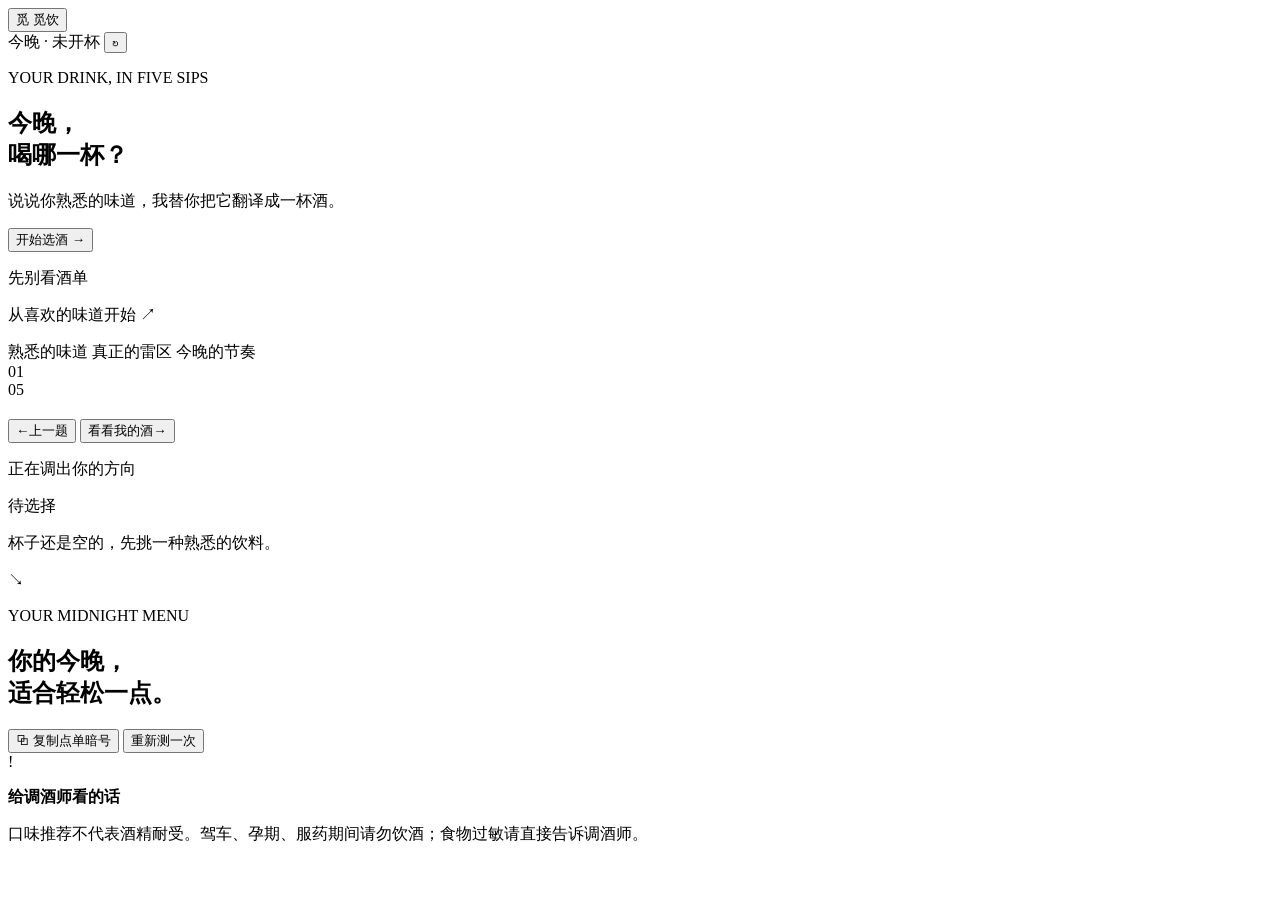
==== index.html @ ca3cef80 "Publish Miyin cocktail finder" ====
<!doctype html>
<html lang="zh-CN">
  <head>
    <meta charset="UTF-8" />
    <meta name="viewport" content="width=device-width, initial-scale=1.0" />
    <meta name="theme-color" content="#f5f0e6" />
    <meta
      name="description"
      content="通过五个口味问题，找到适合你的鸡尾酒方向。"
    />
    <title>觅饮 · 今晚喝哪一杯</title>
    <link rel="icon" href="data:image/svg+xml,%3Csvg xmlns='http://www.w3.org/2000/svg' viewBox='0 0 64 64'%3E%3Ccircle cx='32' cy='32' r='27' fill='%23f2c94c' stroke='%23171715' stroke-width='5'/%3E%3Cpath d='M21 22h22l-3 25H24z' fill='%239e3328' stroke='%23171715' stroke-width='4' stroke-linejoin='round'/%3E%3C/svg%3E" />
    <link rel="preconnect" href="https://fonts.googleapis.com" />
    <link rel="preconnect" href="https://fonts.gstatic.com" crossorigin />
    <link
      href="https://fonts.googleapis.com/css2?family=Noto+Sans+SC:wght@400;500;600;700&family=Noto+Serif+SC:wght@600;700;900&display=swap"
      rel="stylesheet"
    />
    <link rel="stylesheet" href="./styles.css" />
  </head>
  <body>
    <div class="paper-noise" aria-hidden="true"></div>

    <header class="topbar">
      <button class="brand" type="button" data-action="home" aria-label="返回首页">
        <span class="brand-mark" aria-hidden="true">觅</span>
        <span>觅饮</span>
      </button>

      <div class="topbar-actions">
        <span class="step-count" id="stepCount" aria-live="polite">今晚 · 未开杯</span>
        <button class="icon-button is-hidden" id="restartButton" type="button" aria-label="重新开始" title="重新开始">
          <span aria-hidden="true">↻</span>
        </button>
      </div>
    </header>

    <main id="app">
      <section class="screen intro-screen is-active" id="introScreen" aria-labelledby="introTitle">
        <div class="intro-copy">
          <p class="eyebrow">YOUR DRINK, IN FIVE SIPS</p>
          <h1 id="introTitle">今晚，<br />喝哪一杯？</h1>
          <p class="intro-lead">说说你熟悉的味道，我替你把它翻译成一杯酒。</p>
          <button class="primary-button" id="startButton" type="button">
            <span>开始选酒</span>
            <span class="button-arrow" aria-hidden="true">→</span>
          </button>
        </div>

        <div class="hero-art" aria-hidden="true">
          <div class="scribble scribble-one"></div>
          <div class="scribble scribble-two"></div>
          <div class="glass-stage intro-glass-stage">
            <div class="cocktail-glass intro-glass">
              <div class="glass-liquid"></div>
              <span class="ice ice-one"></span>
              <span class="ice ice-two"></span>
              <span class="garnish garnish-citrus"></span>
              <span class="bubble bubble-one"></span>
              <span class="bubble bubble-two"></span>
              <span class="bubble bubble-three"></span>
            </div>
            <span class="glass-shadow"></span>
          </div>
          <p class="hand-note note-one">先别看酒单</p>
          <p class="hand-note note-two">从喜欢的味道开始 ↗</p>
          <div class="doodle-face">
            <span class="eye"></span><span class="eye"></span><span class="mouth"></span>
          </div>
        </div>

        <div class="intro-footer" aria-label="体验摘要">
          <span>熟悉的味道</span>
          <span>真正的雷区</span>
          <span>今晚的节奏</span>
        </div>
      </section>

      <section class="screen quiz-screen" id="quizScreen" aria-labelledby="questionTitle">
        <div class="quiz-main">
          <div class="progress-wrap" aria-hidden="true">
            <span class="progress-label" id="progressLabel">01</span>
            <div class="progress-track"><span class="progress-fill" id="progressFill"></span></div>
            <span class="progress-total">05</span>
          </div>

          <div class="question-wrap" id="questionWrap">
            <p class="question-kicker" id="questionKicker"></p>
            <h2 id="questionTitle"></h2>
            <p class="question-note" id="questionNote"></p>
            <div class="option-grid" id="optionGrid"></div>
            <div class="question-actions">
              <button class="back-button" id="backButton" type="button" aria-label="上一题">
                <span aria-hidden="true">←</span><span>上一题</span>
              </button>
              <button class="primary-button next-button is-hidden" id="nextButton" type="button">
                <span>看看我的酒</span><span class="button-arrow" aria-hidden="true">→</span>
              </button>
            </div>
          </div>
        </div>

        <aside class="live-pour" aria-label="口味预览">
          <p class="live-label">正在调出你的方向</p>
          <div class="taste-cloud" id="tasteCloud">
            <span>待选择</span>
          </div>
          <div class="glass-stage quiz-glass-stage" aria-hidden="true">
            <div class="cocktail-glass live-glass" id="liveGlass">
              <div class="glass-liquid"></div>
              <span class="ice ice-one"></span>
              <span class="ice ice-two"></span>
              <span class="garnish garnish-citrus"></span>
              <span class="bubble bubble-one"></span>
              <span class="bubble bubble-two"></span>
              <span class="bubble bubble-three"></span>
            </div>
            <span class="glass-shadow"></span>
          </div>
          <p class="pour-caption" id="pourCaption">杯子还是空的，先挑一种熟悉的饮料。</p>
          <span class="pour-arrow" aria-hidden="true">↘</span>
        </aside>
      </section>

      <section class="screen result-screen" id="resultScreen" aria-labelledby="resultTitle">
        <div class="result-heading">
          <p class="eyebrow">YOUR MIDNIGHT MENU</p>
          <h2 id="resultTitle">你的今晚，<br /><span id="resultMood">适合轻松一点。</span></h2>
          <p class="profile-line" id="profileLine"></p>
          <div class="result-actions">
            <button class="primary-button copy-button" id="copyButton" type="button">
              <span class="copy-icon" aria-hidden="true">⧉</span>
              <span id="copyLabel">复制点单暗号</span>
            </button>
            <button class="text-button" id="resultRestartButton" type="button">重新测一次</button>
          </div>
        </div>

        <div class="recommendations" id="recommendations" aria-label="鸡尾酒推荐"></div>

        <div class="bartender-note">
          <span class="note-mark" aria-hidden="true">!</span>
          <p><strong>给调酒师看的话</strong><br /><span id="bartenderSentence"></span></p>
        </div>

        <p class="safety-note">口味推荐不代表酒精耐受。驾车、孕期、服药期间请勿饮酒；食物过敏请直接告诉调酒师。</p>
      </section>
    </main>

    <div class="toast" id="toast" role="status" aria-live="polite"></div>

    <script src="./app.js"></script>
  </body>
</html>
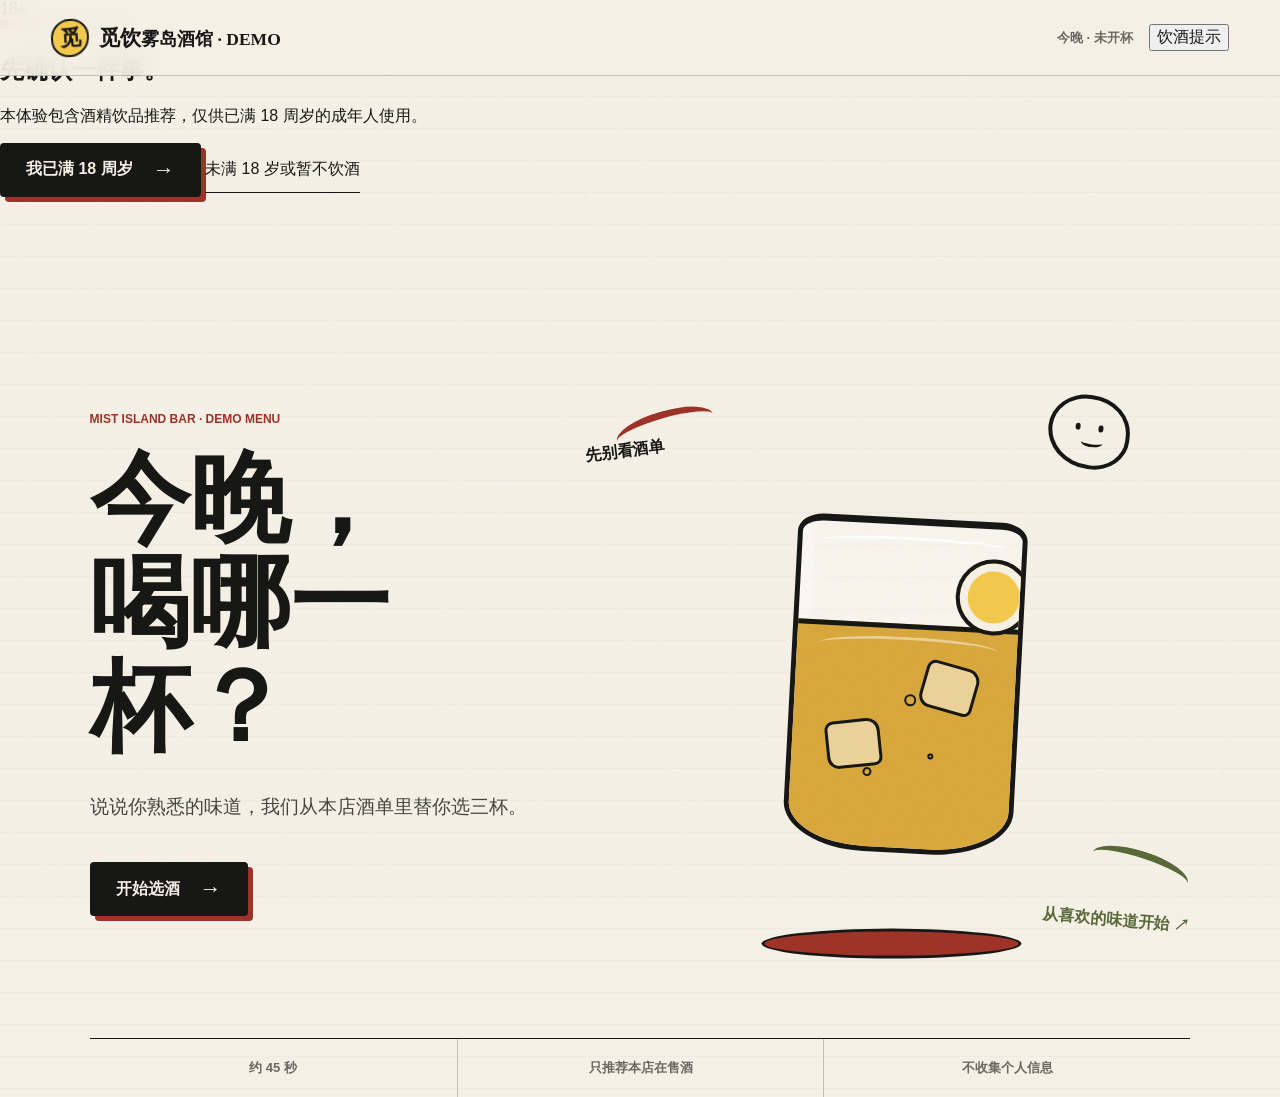
==== commit 07c2290d: "Refine age gate and bar safety guidance" ====
--- a/index.html
+++ b/index.html
@@ -6,7 +6,7 @@
     <meta name="theme-color" content="#f5f0e6" />
     <meta
       name="description"
-      content="通过五个口味问题，找到适合你的鸡尾酒方向。"
+      content="雾岛酒馆演示酒单：通过六个口味问题，找到适合你的鸡尾酒方向。"
     />
     <title>觅饮 · 今晚喝哪一杯</title>
     <link rel="icon" href="data:image/svg+xml,%3Csvg xmlns='http://www.w3.org/2000/svg' viewBox='0 0 64 64'%3E%3Ccircle cx='32' cy='32' r='27' fill='%23f2c94c' stroke='%23171715' stroke-width='5'/%3E%3Cpath d='M21 22h22l-3 25H24z' fill='%239e3328' stroke='%23171715' stroke-width='4' stroke-linejoin='round'/%3E%3C/svg%3E" />
@@ -21,14 +21,36 @@
   <body>
     <div class="paper-noise" aria-hidden="true"></div>
 
+    <div class="age-gate" id="ageGate" role="dialog" aria-modal="true" aria-labelledby="ageGateTitle">
+      <div class="age-gate-art" aria-hidden="true">
+        <span class="gate-number">18</span><span class="gate-plus">+</span>
+      </div>
+      <div class="age-gate-copy" id="ageGateMain">
+        <p class="eyebrow">BEFORE THE FIRST SIP</p>
+        <h2 id="ageGateTitle">先确认一件事。</h2>
+        <p>本体验包含酒精饮品推荐，仅供已满 18 周岁的成年人使用。</p>
+        <button class="primary-button" id="ageConfirmButton" type="button">
+          <span>我已满 18 周岁</span><span class="button-arrow" aria-hidden="true">→</span>
+        </button>
+        <button class="text-button gate-decline" id="ageDeclineButton" type="button">未满 18 岁或暂不饮酒</button>
+      </div>
+      <div class="age-gate-copy is-hidden" id="ageGateDenied">
+        <p class="eyebrow">NOT TONIGHT</p>
+        <h2>今晚先不推荐酒精饮品。</h2>
+        <p>未成年人请勿饮酒。你仍可以请酒吧提供无酒精特调或其他饮品。</p>
+        <button class="text-button gate-decline" id="ageBackButton" type="button">返回确认</button>
+      </div>
+    </div>
+
     <header class="topbar">
       <button class="brand" type="button" data-action="home" aria-label="返回首页">
         <span class="brand-mark" aria-hidden="true">觅</span>
-        <span>觅饮</span>
+        <span class="brand-name">觅饮<small>雾岛酒馆 · DEMO</small></span>
       </button>
 
       <div class="topbar-actions">
         <span class="step-count" id="stepCount" aria-live="polite">今晚 · 未开杯</span>
+        <button class="risk-button" id="riskButton" type="button">饮酒提示</button>
         <button class="icon-button is-hidden" id="restartButton" type="button" aria-label="重新开始" title="重新开始">
           <span aria-hidden="true">↻</span>
         </button>
@@ -38,9 +60,9 @@
     <main id="app">
       <section class="screen intro-screen is-active" id="introScreen" aria-labelledby="introTitle">
         <div class="intro-copy">
-          <p class="eyebrow">YOUR DRINK, IN FIVE SIPS</p>
+          <p class="eyebrow">MIST ISLAND BAR · DEMO MENU</p>
           <h1 id="introTitle">今晚，<br />喝哪一杯？</h1>
-          <p class="intro-lead">说说你熟悉的味道，我替你把它翻译成一杯酒。</p>
+          <p class="intro-lead">说说你熟悉的味道，我们从本店酒单里替你选三杯。</p>
           <button class="primary-button" id="startButton" type="button">
             <span>开始选酒</span>
             <span class="button-arrow" aria-hidden="true">→</span>
@@ -70,9 +92,9 @@
         </div>
 
         <div class="intro-footer" aria-label="体验摘要">
-          <span>熟悉的味道</span>
-          <span>真正的雷区</span>
-          <span>今晚的节奏</span>
+          <span>约 45 秒</span>
+          <span>只推荐本店在售酒</span>
+          <span>不收集个人信息</span>
         </div>
       </section>
 
@@ -81,7 +103,7 @@
           <div class="progress-wrap" aria-hidden="true">
             <span class="progress-label" id="progressLabel">01</span>
             <div class="progress-track"><span class="progress-fill" id="progressFill"></span></div>
-            <span class="progress-total">05</span>
+            <span class="progress-total">06</span>
           </div>
 
           <div class="question-wrap" id="questionWrap">
@@ -125,8 +147,9 @@
       <section class="screen result-screen" id="resultScreen" aria-labelledby="resultTitle">
         <div class="result-heading">
           <p class="eyebrow">YOUR MIDNIGHT MENU</p>
-          <h2 id="resultTitle">你的今晚，<br /><span id="resultMood">适合轻松一点。</span></h2>
+          <h2 id="resultTitle">本店为你选了，<br /><span id="resultMood">适合轻松一点。</span></h2>
           <p class="profile-line" id="profileLine"></p>
+          <p class="result-disclaimer">推荐基于口味偏好，不代表酒精耐受能力。</p>
           <div class="result-actions">
             <button class="primary-button copy-button" id="copyButton" type="button">
               <span class="copy-icon" aria-hidden="true">⧉</span>
@@ -143,9 +166,34 @@
           <p><strong>给调酒师看的话</strong><br /><span id="bartenderSentence"></span></p>
         </div>
 
-        <p class="safety-note">口味推荐不代表酒精耐受。驾车、孕期、服药期间请勿饮酒；食物过敏请直接告诉调酒师。</p>
+        <div class="risk-panel" aria-label="饮酒与配方提示">
+          <p><strong>点单前再确认</strong></p>
+          <ul>
+            <li>页面中的“酒感”是主观入口感受，不等同于实际酒精度。</li>
+            <li>配方会因酒吧和当日材料调整；过敏、忌口请再次告知调酒师。</li>
+            <li>驾车、孕期、服药期间及未成年人请勿饮酒。饮酒请适量。</li>
+          </ul>
+        </div>
+
+        <p class="safety-note">本演示不会收集姓名、手机号或口味答案。雾岛酒馆为演示名称，酒品与配方仅作产品参考。</p>
       </section>
     </main>
+
+    <div class="risk-modal is-hidden" id="riskModal" role="dialog" aria-modal="true" aria-labelledby="riskModalTitle">
+      <div class="risk-dialog">
+        <button class="icon-button modal-close" id="riskCloseButton" type="button" aria-label="关闭饮酒提示">×</button>
+        <p class="eyebrow">DRINK WITH CARE</p>
+        <h2 id="riskModalTitle">饮酒提示</h2>
+        <ul>
+          <li>未满 18 周岁请勿饮酒，也不要代替未成年人购买酒精饮品。</li>
+          <li>驾车、骑行前后请勿饮酒；孕期、备孕期或服药期间请遵医嘱。</li>
+          <li>本测试只判断口味方向，不评估酒量、醉酒风险或健康状况。</li>
+          <li>经典配方可能含蛋清、坚果、乳制品、咖啡因或草本成分，实际配方请向调酒师确认。</li>
+          <li>如饮用后感到不适，请停止饮用并及时寻求帮助。</li>
+        </ul>
+        <button class="primary-button" id="riskAcknowledgeButton" type="button">知道了</button>
+      </div>
+    </div>
 
     <div class="toast" id="toast" role="status" aria-live="polite"></div>
 
--- a/styles.css
+++ b/styles.css
@@ -0,0 +1,1255 @@
+:root {
+  --paper: #f5f0e6;
+  --paper-deep: #ece3d3;
+  --ink: #171715;
+  --muted: #69675f;
+  --red: #9e3328;
+  --yellow: #f2c94c;
+  --olive: #a7b86a;
+  --olive-dark: #596838;
+  --line: rgba(23, 23, 21, 0.22);
+  --liquid: #d8a83d;
+  --liquid-soft: #f0c964;
+  --display: "Noto Serif SC", "Songti SC", serif;
+  --sans: "Noto Sans SC", "PingFang SC", sans-serif;
+}
+
+* {
+  box-sizing: border-box;
+}
+
+html {
+  min-width: 320px;
+  background: var(--paper);
+}
+
+body {
+  min-height: 100vh;
+  margin: 0;
+  overflow-x: hidden;
+  color: var(--ink);
+  background:
+    linear-gradient(rgba(23, 23, 21, 0.025) 1px, transparent 1px),
+    var(--paper);
+  background-size: 100% 32px;
+  font-family: var(--sans);
+  letter-spacing: 0;
+}
+
+button {
+  color: inherit;
+  font: inherit;
+}
+
+button:focus-visible {
+  outline: 3px solid var(--yellow);
+  outline-offset: 4px;
+}
+
+.paper-noise {
+  position: fixed;
+  inset: 0;
+  z-index: 20;
+  pointer-events: none;
+  opacity: 0.18;
+  background-image: url("data:image/svg+xml,%3Csvg viewBox='0 0 180 180' xmlns='http://www.w3.org/2000/svg'%3E%3Cfilter id='n'%3E%3CfeTurbulence type='fractalNoise' baseFrequency='.9' numOctaves='3' stitchTiles='stitch'/%3E%3C/filter%3E%3Crect width='100%25' height='100%25' filter='url(%23n)' opacity='.14'/%3E%3C/svg%3E");
+  mix-blend-mode: multiply;
+}
+
+.topbar {
+  position: fixed;
+  inset: 0 0 auto;
+  z-index: 30;
+  display: flex;
+  align-items: center;
+  justify-content: space-between;
+  height: 76px;
+  padding: 0 clamp(20px, 4vw, 64px);
+  border-bottom: 1px solid var(--line);
+  background: rgba(245, 240, 230, 0.9);
+  backdrop-filter: blur(14px);
+}
+
+.brand {
+  display: inline-flex;
+  align-items: center;
+  gap: 10px;
+  padding: 0;
+  border: 0;
+  background: transparent;
+  font-family: var(--display);
+  font-size: 21px;
+  font-weight: 900;
+  cursor: pointer;
+}
+
+.brand-mark {
+  display: grid;
+  width: 38px;
+  height: 38px;
+  place-items: center;
+  border: 2px solid var(--ink);
+  border-radius: 50% 46% 52% 45%;
+  background: var(--yellow);
+  transform: rotate(-4deg);
+}
+
+.topbar-actions {
+  display: flex;
+  align-items: center;
+  gap: 16px;
+}
+
+.step-count {
+  color: var(--muted);
+  font-size: 13px;
+  font-weight: 600;
+}
+
+.icon-button {
+  display: grid;
+  width: 38px;
+  height: 38px;
+  padding: 0;
+  place-items: center;
+  border: 1px solid var(--ink);
+  border-radius: 50%;
+  background: transparent;
+  font-size: 22px;
+  cursor: pointer;
+}
+
+.screen {
+  display: none;
+  min-height: 100vh;
+  padding-top: 76px;
+}
+
+.screen.is-active {
+  display: grid;
+  animation: screen-in 420ms ease-out both;
+}
+
+.intro-screen {
+  position: relative;
+  grid-template-columns: minmax(0, 0.9fr) minmax(440px, 1.1fr);
+  grid-template-rows: 1fr auto;
+  padding-inline: clamp(24px, 7vw, 112px);
+}
+
+.intro-copy {
+  align-self: center;
+  max-width: 620px;
+  padding: 72px 0 54px;
+}
+
+.eyebrow,
+.question-kicker,
+.live-label {
+  margin: 0 0 22px;
+  color: var(--red);
+  font-size: 12px;
+  font-weight: 700;
+  letter-spacing: 0;
+}
+
+h1,
+h2,
+p {
+  overflow-wrap: anywhere;
+}
+
+h1 {
+  margin: 0;
+  font-family: var(--display);
+  font-size: clamp(64px, 7.8vw, 122px);
+  line-height: 1.04;
+  letter-spacing: 0;
+}
+
+.intro-lead {
+  max-width: 440px;
+  margin: 30px 0 38px;
+  color: #45443f;
+  font-size: clamp(17px, 1.5vw, 21px);
+  line-height: 1.8;
+}
+
+.primary-button {
+  display: inline-flex;
+  min-height: 54px;
+  align-items: center;
+  justify-content: center;
+  gap: 20px;
+  padding: 0 24px;
+  border: 2px solid var(--ink);
+  border-radius: 4px;
+  background: var(--ink);
+  color: var(--paper);
+  box-shadow: 5px 5px 0 var(--red);
+  font-weight: 700;
+  cursor: pointer;
+  transition: transform 160ms ease, box-shadow 160ms ease, background 160ms ease;
+}
+
+.primary-button:hover {
+  transform: translate(2px, 2px);
+  box-shadow: 3px 3px 0 var(--red);
+}
+
+.button-arrow {
+  font-size: 22px;
+  line-height: 1;
+}
+
+.hero-art {
+  position: relative;
+  align-self: stretch;
+  min-height: 600px;
+}
+
+.glass-stage {
+  position: relative;
+  display: grid;
+  place-items: center;
+}
+
+.intro-glass-stage {
+  position: absolute;
+  inset: 16% 2% 8% 8%;
+  transform: rotate(3deg);
+}
+
+.cocktail-glass {
+  position: relative;
+  width: 230px;
+  height: 335px;
+  overflow: hidden;
+  border: 5px solid var(--ink);
+  border-top-width: 7px;
+  border-radius: 26px 26px 82px 82px / 18px 18px 46px 46px;
+  background: rgba(255, 255, 255, 0.28);
+  box-shadow: inset 12px 0 rgba(255, 255, 255, 0.24);
+}
+
+.cocktail-glass::before {
+  content: "";
+  position: absolute;
+  inset: 12px 16px auto;
+  z-index: 4;
+  height: 12px;
+  border-top: 3px solid rgba(255, 255, 255, 0.75);
+  border-radius: 50%;
+}
+
+.glass-liquid {
+  position: absolute;
+  inset: auto -8px -8px;
+  height: 72%;
+  border-top: 5px solid var(--ink);
+  background: var(--liquid);
+  transition: height 500ms ease, background 500ms ease;
+}
+
+.glass-liquid::after {
+  content: "";
+  position: absolute;
+  top: 8px;
+  left: 12%;
+  width: 76%;
+  height: 18px;
+  border-top: 3px solid rgba(255, 255, 255, 0.45);
+  border-radius: 50%;
+}
+
+.ice {
+  position: absolute;
+  z-index: 3;
+  width: 55px;
+  height: 48px;
+  border: 3px solid var(--ink);
+  border-radius: 9px 13px 8px 12px;
+  background: rgba(255, 255, 255, 0.48);
+}
+
+.ice-one {
+  right: 38px;
+  bottom: 138px;
+  transform: rotate(13deg);
+}
+
+.ice-two {
+  left: 34px;
+  bottom: 78px;
+  transform: rotate(-9deg);
+}
+
+.garnish {
+  position: absolute;
+  z-index: 6;
+}
+
+.garnish-citrus {
+  top: 30px;
+  right: -12px;
+  width: 76px;
+  height: 76px;
+  border: 4px solid var(--ink);
+  border-radius: 50%;
+  background: var(--yellow);
+  box-shadow: inset 0 0 0 8px var(--paper);
+}
+
+.bubble {
+  position: absolute;
+  z-index: 4;
+  width: 9px;
+  height: 9px;
+  border: 2px solid var(--ink);
+  border-radius: 50%;
+  animation: bubble-up 3.5s ease-in infinite;
+}
+
+.bubble-one {
+  left: 72px;
+  bottom: 70px;
+}
+
+.bubble-two {
+  left: 136px;
+  bottom: 90px;
+  width: 6px;
+  height: 6px;
+  animation-delay: 1s;
+}
+
+.bubble-three {
+  left: 110px;
+  bottom: 142px;
+  width: 12px;
+  height: 12px;
+  animation-delay: 1.8s;
+}
+
+.glass-shadow {
+  position: absolute;
+  width: 260px;
+  height: 30px;
+  bottom: 3%;
+  border: 3px solid var(--ink);
+  border-radius: 50%;
+  background: var(--red);
+  transform: rotate(-3deg);
+}
+
+.scribble {
+  position: absolute;
+  width: 100px;
+  height: 34px;
+  border-top: 7px solid var(--red);
+  border-radius: 50%;
+}
+
+.scribble-one {
+  top: 18%;
+  left: 5%;
+  transform: rotate(-16deg);
+}
+
+.scribble-two {
+  right: 0;
+  bottom: 20%;
+  border-color: var(--olive-dark);
+  transform: rotate(18deg);
+}
+
+.hand-note {
+  position: absolute;
+  margin: 0;
+  font-family: var(--display);
+  font-size: 16px;
+  font-weight: 700;
+  transform: rotate(-7deg);
+}
+
+.note-one {
+  top: 22%;
+  left: 0;
+}
+
+.note-two {
+  right: 0;
+  bottom: 14%;
+  color: var(--olive-dark);
+  transform: rotate(5deg);
+}
+
+.doodle-face {
+  position: absolute;
+  right: 10%;
+  top: 16%;
+  width: 82px;
+  height: 74px;
+  border: 4px solid var(--ink);
+  border-radius: 48% 52% 45% 55%;
+  transform: rotate(7deg);
+}
+
+.doodle-face .eye {
+  position: absolute;
+  top: 25px;
+  width: 5px;
+  height: 7px;
+  border-radius: 50%;
+  background: var(--ink);
+}
+
+.doodle-face .eye:first-child {
+  left: 23px;
+}
+
+.doodle-face .eye:nth-child(2) {
+  right: 23px;
+}
+
+.doodle-face .mouth {
+  position: absolute;
+  left: 30px;
+  bottom: 18px;
+  width: 22px;
+  height: 10px;
+  border-bottom: 3px solid var(--ink);
+  border-radius: 50%;
+}
+
+.intro-footer {
+  grid-column: 1 / -1;
+  display: grid;
+  grid-template-columns: repeat(3, 1fr);
+  border-top: 1px solid var(--ink);
+}
+
+.intro-footer span {
+  padding: 20px 12px;
+  color: var(--muted);
+  font-size: 13px;
+  font-weight: 600;
+  text-align: center;
+}
+
+.intro-footer span + span {
+  border-left: 1px solid var(--line);
+}
+
+.quiz-screen {
+  grid-template-columns: minmax(0, 1.35fr) minmax(360px, 0.65fr);
+}
+
+.quiz-main {
+  display: grid;
+  grid-template-columns: 64px minmax(0, 680px);
+  gap: clamp(30px, 5vw, 80px);
+  align-content: center;
+  padding: 66px clamp(28px, 6vw, 96px);
+}
+
+.progress-wrap {
+  display: flex;
+  min-height: 450px;
+  flex-direction: column;
+  align-items: center;
+  gap: 12px;
+}
+
+.progress-label,
+.progress-total {
+  font-family: var(--display);
+  font-size: 13px;
+  font-weight: 700;
+}
+
+.progress-track {
+  position: relative;
+  width: 3px;
+  flex: 1;
+  overflow: hidden;
+  background: rgba(23, 23, 21, 0.16);
+}
+
+.progress-fill {
+  position: absolute;
+  inset: 0 0 auto;
+  height: 20%;
+  background: var(--red);
+  transition: height 350ms ease;
+}
+
+.question-wrap {
+  align-self: center;
+}
+
+.question-kicker {
+  margin-bottom: 14px;
+}
+
+.question-wrap h2 {
+  max-width: 660px;
+  margin: 0;
+  font-family: var(--display);
+  font-size: clamp(38px, 4.2vw, 66px);
+  line-height: 1.18;
+}
+
+.question-note {
+  min-height: 27px;
+  margin: 14px 0 26px;
+  color: var(--muted);
+  font-size: 15px;
+  line-height: 1.8;
+}
+
+.option-grid {
+  display: grid;
+  grid-template-columns: repeat(2, minmax(0, 1fr));
+  gap: 12px;
+}
+
+.option-button {
+  position: relative;
+  display: grid;
+  min-height: 94px;
+  grid-template-columns: 44px 1fr;
+  gap: 12px;
+  align-items: center;
+  padding: 16px;
+  border: 1.5px solid var(--ink);
+  border-radius: 5px;
+  background: transparent;
+  text-align: left;
+  cursor: pointer;
+  transition: transform 160ms ease, background 160ms ease, box-shadow 160ms ease;
+}
+
+.option-button:hover {
+  transform: translateY(-2px);
+  box-shadow: 4px 4px 0 rgba(23, 23, 21, 0.16);
+}
+
+.option-button.is-selected {
+  background: var(--yellow);
+  box-shadow: 4px 4px 0 var(--ink);
+}
+
+.option-icon {
+  display: grid;
+  width: 42px;
+  height: 42px;
+  place-items: center;
+  border: 1.5px solid var(--ink);
+  border-radius: 50% 45% 52% 47%;
+  background: rgba(255, 255, 255, 0.3);
+  font-family: var(--display);
+  font-size: 18px;
+  font-weight: 900;
+}
+
+.option-text strong,
+.option-text small {
+  display: block;
+}
+
+.option-text strong {
+  font-size: 16px;
+}
+
+.option-text small {
+  margin-top: 5px;
+  color: var(--muted);
+  font-size: 12px;
+  line-height: 1.5;
+}
+
+.option-check {
+  position: absolute;
+  top: 8px;
+  right: 10px;
+  opacity: 0;
+  font-weight: 900;
+}
+
+.option-button.is-selected .option-check {
+  opacity: 1;
+}
+
+.question-actions {
+  display: flex;
+  align-items: center;
+  justify-content: space-between;
+  min-height: 64px;
+  margin-top: 24px;
+}
+
+.back-button,
+.text-button {
+  border: 0;
+  background: transparent;
+  color: var(--muted);
+  cursor: pointer;
+}
+
+.back-button {
+  display: inline-flex;
+  align-items: center;
+  gap: 8px;
+  padding: 10px 0;
+}
+
+.back-button:disabled {
+  opacity: 0;
+  pointer-events: none;
+}
+
+.next-button {
+  min-height: 50px;
+}
+
+.live-pour {
+  position: relative;
+  display: flex;
+  min-height: calc(100vh - 76px);
+  flex-direction: column;
+  align-items: center;
+  justify-content: center;
+  overflow: hidden;
+  padding: 50px 34px;
+  border-left: 1px solid var(--ink);
+  background: var(--paper-deep);
+}
+
+.live-label {
+  margin-bottom: 20px;
+}
+
+.taste-cloud {
+  display: flex;
+  min-height: 34px;
+  flex-wrap: wrap;
+  justify-content: center;
+  gap: 7px;
+}
+
+.taste-cloud span {
+  padding: 5px 10px;
+  border: 1px solid var(--ink);
+  border-radius: 50%;
+  background: var(--paper);
+  font-size: 11px;
+  font-weight: 700;
+  transform: rotate(-2deg);
+}
+
+.taste-cloud span:nth-child(even) {
+  transform: rotate(3deg);
+}
+
+.quiz-glass-stage {
+  width: 100%;
+  height: 360px;
+  transform: scale(0.78);
+}
+
+.live-glass {
+  width: 220px;
+  height: 300px;
+  transition: height 400ms ease, border-radius 400ms ease, transform 400ms ease;
+}
+
+.live-glass.is-short {
+  height: 210px;
+  border-radius: 52px 52px 76px 76px / 22px 22px 38px 38px;
+  transform: translateY(48px) scaleX(1.12);
+}
+
+.live-glass.is-clear {
+  --liquid: #e9d9a9;
+}
+
+.live-glass.is-citrus {
+  --liquid: #e0b83f;
+}
+
+.live-glass.is-fruit {
+  --liquid: #bc5e51;
+}
+
+.live-glass.is-coffee {
+  --liquid: #6b3e2d;
+}
+
+.live-glass.is-creamy {
+  --liquid: #d9d4ae;
+}
+
+.pour-caption {
+  max-width: 270px;
+  margin: 4px auto 0;
+  color: var(--muted);
+  font-size: 13px;
+  line-height: 1.7;
+  text-align: center;
+}
+
+.pour-arrow {
+  position: absolute;
+  right: 13%;
+  bottom: 9%;
+  color: var(--red);
+  font-family: var(--display);
+  font-size: 50px;
+  transform: rotate(14deg);
+}
+
+.result-screen {
+  grid-template-columns: minmax(300px, 0.76fr) minmax(560px, 1.24fr);
+  align-items: start;
+  gap: clamp(40px, 6vw, 100px);
+  padding: 132px clamp(24px, 6vw, 96px) 64px;
+}
+
+.result-heading {
+  position: sticky;
+  top: 132px;
+  align-self: start;
+}
+
+.result-heading h2 {
+  margin: 0;
+  font-family: var(--display);
+  font-size: clamp(44px, 5vw, 78px);
+  line-height: 1.15;
+}
+
+.result-heading h2 span {
+  color: var(--red);
+}
+
+.profile-line {
+  max-width: 520px;
+  margin: 24px 0 30px;
+  color: #44433f;
+  font-size: 17px;
+  line-height: 1.85;
+}
+
+.result-actions {
+  display: flex;
+  flex-wrap: wrap;
+  align-items: center;
+  gap: 24px;
+}
+
+.copy-icon {
+  font-size: 20px;
+}
+
+.text-button {
+  padding: 12px 0;
+  border-bottom: 1px solid var(--ink);
+  color: var(--ink);
+}
+
+.recommendations {
+  display: grid;
+  gap: 16px;
+}
+
+.drink-card {
+  display: grid;
+  min-height: 178px;
+  grid-template-columns: 116px minmax(0, 1fr) auto;
+  align-items: center;
+  gap: 20px;
+  padding: 22px;
+  border: 1.5px solid var(--ink);
+  border-radius: 6px;
+  background: rgba(255, 255, 255, 0.2);
+  transition: transform 180ms ease, box-shadow 180ms ease;
+}
+
+.drink-card:first-child {
+  background: var(--yellow);
+  box-shadow: 6px 6px 0 var(--ink);
+  transform: rotate(-0.3deg);
+}
+
+.drink-card:hover {
+  transform: translateX(-3px) rotate(-0.2deg);
+}
+
+.mini-drink {
+  position: relative;
+  display: grid;
+  width: 106px;
+  height: 118px;
+  place-items: end center;
+}
+
+.mini-glass {
+  position: relative;
+  width: 68px;
+  height: 92px;
+  overflow: hidden;
+  border: 3px solid var(--ink);
+  border-radius: 8px 8px 24px 24px;
+  background: rgba(255, 255, 255, 0.35);
+  transform: rotate(2deg);
+}
+
+.mini-glass.short {
+  width: 76px;
+  height: 64px;
+  border-radius: 14px 14px 28px 28px;
+}
+
+.mini-glass.coupe {
+  width: 86px;
+  height: 52px;
+  overflow: visible;
+  border-radius: 4px 4px 45px 45px;
+  transform: translateY(-32px);
+}
+
+.mini-glass.coupe::before {
+  content: "";
+  position: absolute;
+  left: 40px;
+  top: 49px;
+  width: 3px;
+  height: 38px;
+  background: var(--ink);
+}
+
+.mini-glass.coupe::after {
+  content: "";
+  position: absolute;
+  left: 24px;
+  top: 84px;
+  width: 36px;
+  height: 3px;
+  border-radius: 50%;
+  background: var(--ink);
+}
+
+.mini-liquid {
+  position: absolute;
+  inset: auto -4px -4px;
+  height: 68%;
+  border-top: 3px solid var(--ink);
+  background: var(--drink-color, #d8a83d);
+}
+
+.mini-garnish {
+  position: absolute;
+  top: 4px;
+  right: 7px;
+  width: 26px;
+  height: 26px;
+  border: 2px solid var(--ink);
+  border-radius: 50%;
+  background: var(--garnish-color, var(--olive));
+}
+
+.drink-rank {
+  position: absolute;
+  top: 0;
+  left: 0;
+  color: var(--red);
+  font-family: var(--display);
+  font-size: 30px;
+  font-weight: 900;
+  transform: rotate(-8deg);
+}
+
+.drink-copy h3 {
+  margin: 0 0 5px;
+  font-family: var(--display);
+  font-size: 25px;
+}
+
+.drink-copy .english-name {
+  margin: 0 0 12px;
+  color: var(--red);
+  font-size: 10px;
+  font-weight: 700;
+  letter-spacing: 0;
+}
+
+.drink-copy .reason {
+  margin: 0;
+  color: #4d4b45;
+  font-size: 13px;
+  line-height: 1.65;
+}
+
+.drink-meta {
+  display: grid;
+  justify-items: end;
+  gap: 8px;
+}
+
+.match-score {
+  display: grid;
+  width: 58px;
+  height: 58px;
+  place-items: center;
+  border: 2px solid var(--ink);
+  border-radius: 50% 45% 52% 48%;
+  font-family: var(--display);
+  font-size: 18px;
+  font-weight: 900;
+}
+
+.drink-tags {
+  display: flex;
+  flex-wrap: wrap;
+  justify-content: flex-end;
+  gap: 5px;
+  max-width: 130px;
+}
+
+.drink-tags span {
+  color: var(--muted);
+  font-size: 10px;
+}
+
+.bartender-note {
+  grid-column: 1 / -1;
+  display: flex;
+  max-width: 920px;
+  align-items: flex-start;
+  gap: 16px;
+  margin-top: 10px;
+  padding-top: 28px;
+  border-top: 1px solid var(--ink);
+}
+
+.bartender-note p {
+  margin: 0;
+  font-size: 15px;
+  line-height: 1.8;
+}
+
+.note-mark {
+  display: grid;
+  width: 34px;
+  height: 34px;
+  flex: 0 0 auto;
+  place-items: center;
+  border-radius: 50%;
+  background: var(--red);
+  color: var(--paper);
+  font-family: var(--display);
+  font-weight: 900;
+}
+
+.safety-note {
+  grid-column: 1 / -1;
+  margin: 0;
+  color: var(--muted);
+  font-size: 11px;
+  line-height: 1.7;
+}
+
+.toast {
+  position: fixed;
+  z-index: 50;
+  left: 50%;
+  bottom: 28px;
+  padding: 12px 18px;
+  border: 1.5px solid var(--ink);
+  border-radius: 4px;
+  background: var(--ink);
+  color: var(--paper);
+  font-size: 13px;
+  opacity: 0;
+  pointer-events: none;
+  transform: translate(-50%, 20px);
+  transition: opacity 180ms ease, transform 180ms ease;
+}
+
+.toast.is-visible {
+  opacity: 1;
+  transform: translate(-50%, 0);
+}
+
+.is-hidden {
+  display: none !important;
+}
+
+@keyframes screen-in {
+  from { opacity: 0; transform: translateY(8px); }
+  to { opacity: 1; transform: translateY(0); }
+}
+
+@keyframes bubble-up {
+  0% { transform: translateY(18px); opacity: 0; }
+  25% { opacity: 0.75; }
+  100% { transform: translateY(-95px); opacity: 0; }
+}
+
+@media (max-width: 980px) {
+  .intro-screen {
+    grid-template-columns: minmax(0, 1fr) minmax(340px, 0.8fr);
+    padding-inline: 40px;
+  }
+
+  .intro-glass-stage {
+    transform: rotate(3deg) scale(0.82);
+  }
+
+  .quiz-screen {
+    grid-template-columns: 1fr 310px;
+  }
+
+  .quiz-main {
+    grid-template-columns: 42px minmax(0, 1fr);
+    gap: 28px;
+    padding-inline: 34px;
+  }
+
+  .result-screen {
+    grid-template-columns: 1fr;
+    padding-top: 116px;
+  }
+
+  .result-heading {
+    position: static;
+  }
+}
+
+@media (max-width: 720px) {
+  .topbar {
+    height: 64px;
+    padding: 0 18px;
+  }
+
+  .screen {
+    min-height: 100svh;
+    padding-top: 64px;
+  }
+
+  .brand {
+    font-size: 18px;
+  }
+
+  .brand-mark {
+    width: 34px;
+    height: 34px;
+  }
+
+  .step-count {
+    font-size: 11px;
+  }
+
+  .intro-screen {
+    grid-template-columns: 1fr;
+    grid-template-rows: auto minmax(320px, 1fr) auto;
+    padding-inline: 22px;
+  }
+
+  .intro-copy {
+    z-index: 2;
+    padding: 50px 0 0;
+  }
+
+  h1 {
+    font-size: 58px;
+  }
+
+  .intro-lead {
+    margin: 18px 0 24px;
+    font-size: 16px;
+  }
+
+  .hero-art {
+    min-height: 360px;
+  }
+
+  .intro-glass-stage {
+    inset: 0 0 2% 18%;
+    transform: rotate(3deg) scale(0.62);
+  }
+
+  .note-one {
+    top: 18%;
+  }
+
+  .note-two {
+    bottom: 8%;
+  }
+
+  .doodle-face {
+    right: 4%;
+    top: 10%;
+  }
+
+  .intro-footer span {
+    padding: 14px 6px;
+    font-size: 10px;
+  }
+
+  .quiz-screen {
+    grid-template-columns: 1fr;
+    grid-template-rows: auto auto;
+  }
+
+  .quiz-main {
+    grid-template-columns: 1fr;
+    align-content: start;
+    padding: 34px 20px 20px;
+  }
+
+  .progress-wrap {
+    min-height: 0;
+    flex-direction: row;
+  }
+
+  .progress-track {
+    width: auto;
+    height: 3px;
+    flex: 1;
+  }
+
+  .progress-fill {
+    inset: 0 auto 0 0;
+    width: 20%;
+    height: 100% !important;
+    transition: width 350ms ease;
+  }
+
+  .question-wrap h2 {
+    font-size: 38px;
+  }
+
+  .question-note {
+    min-height: 0;
+    margin-bottom: 20px;
+  }
+
+  .option-grid {
+    grid-template-columns: 1fr;
+  }
+
+  .option-button {
+    min-height: 76px;
+  }
+
+  .live-pour {
+    display: grid;
+    min-height: 260px;
+    grid-template-columns: 1fr 160px;
+    grid-template-rows: auto auto auto;
+    padding: 24px 20px;
+    border-top: 1px solid var(--ink);
+    border-left: 0;
+  }
+
+  .live-label,
+  .taste-cloud,
+  .pour-caption {
+    grid-column: 1;
+  }
+
+  .live-label {
+    margin: 0 0 12px;
+  }
+
+  .taste-cloud {
+    justify-content: flex-start;
+  }
+
+  .quiz-glass-stage {
+    grid-column: 2;
+    grid-row: 1 / 4;
+    width: 160px;
+    height: 190px;
+    transform: scale(0.44);
+  }
+
+  .pour-caption {
+    max-width: none;
+    text-align: left;
+  }
+
+  .pour-arrow {
+    display: none;
+  }
+
+  .result-screen {
+    gap: 40px;
+    padding: 104px 18px 42px;
+  }
+
+  .result-heading h2 {
+    font-size: 46px;
+  }
+
+  .drink-card {
+    grid-template-columns: 86px minmax(0, 1fr);
+    gap: 14px;
+    padding: 16px;
+  }
+
+  .mini-drink {
+    width: 80px;
+    transform: scale(0.8);
+  }
+
+  .drink-meta {
+    grid-column: 2;
+    grid-row: 2;
+    justify-items: start;
+  }
+
+  .match-score {
+    display: none;
+  }
+
+  .drink-tags {
+    justify-content: flex-start;
+    max-width: none;
+  }
+}
+
+@media (max-width: 390px) {
+  h1 {
+    font-size: 52px;
+  }
+
+  .intro-copy {
+    padding-top: 38px;
+  }
+
+  .hero-art {
+    min-height: 330px;
+  }
+
+  .question-wrap h2 {
+    font-size: 34px;
+  }
+
+  .result-heading h2 {
+    font-size: 42px;
+  }
+}
+
+@media (prefers-reduced-motion: reduce) {
+  *,
+  *::before,
+  *::after {
+    scroll-behavior: auto !important;
+    animation-duration: 0.01ms !important;
+    animation-iteration-count: 1 !important;
+    transition-duration: 0.01ms !important;
+  }
+}
